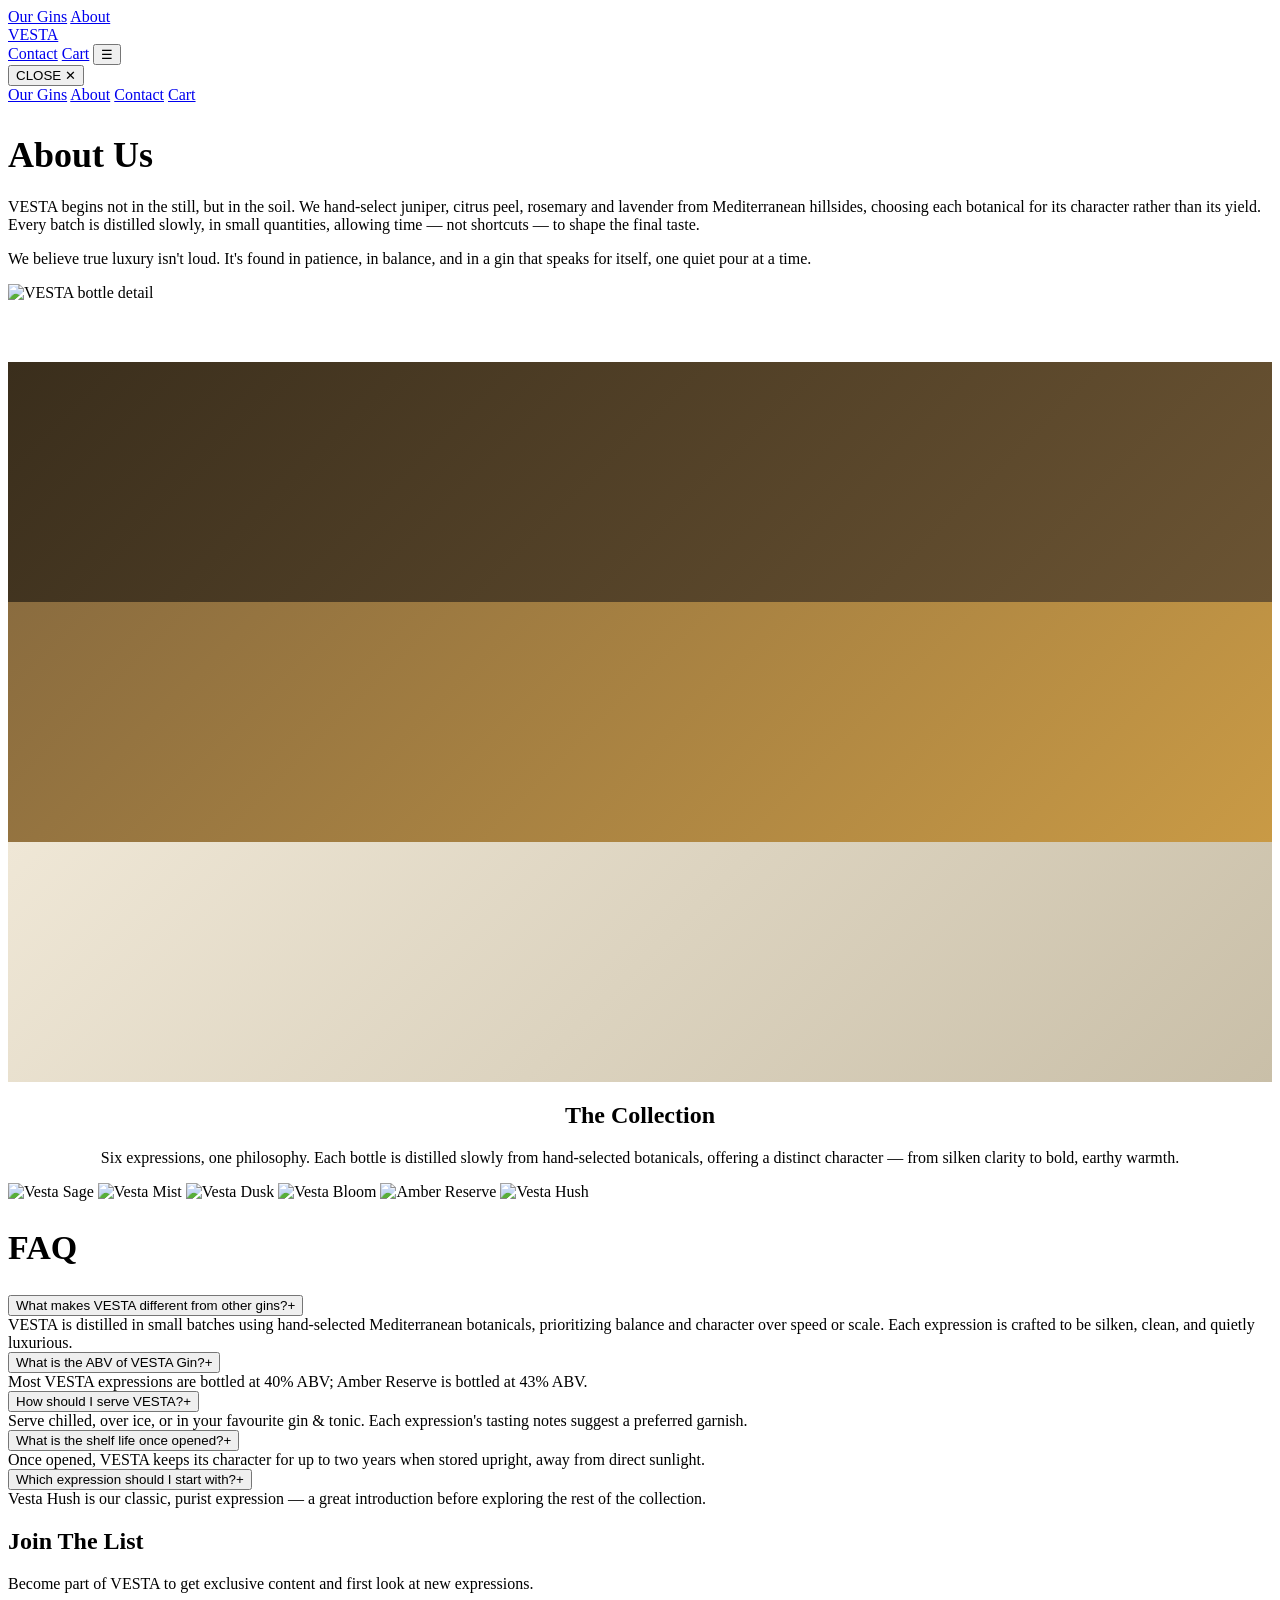
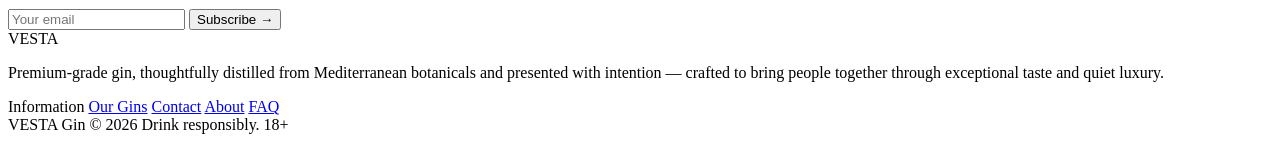
==== about.html @ 7439eacf "Add files via upload" ====
<!DOCTYPE html>
<html lang="en">
<head>
<meta charset="UTF-8">
<meta name="viewport" content="width=device-width, initial-scale=1.0">
<title>About Us — VESTA</title>
<link rel="preconnect" href="https://fonts.googleapis.com">
<link href="https://fonts.googleapis.com/css2?family=Playfair+Display:ital,wght@0,400;0,500;0,600;1,500&family=Jost:wght@300;400;500&display=swap" rel="stylesheet">
<link rel="stylesheet" href="css/styles.css">
</head>
<body>

<header class="site-header">
  <div class="nav-side">
    <a class="nav-link" href="our-gins.html">Our Gins</a>
    <a class="nav-link" href="about.html">About</a>
  </div>
  <a href="index.html" class="wordmark">VESTA</a>
  <div class="nav-side right">
    <a class="nav-link" href="contact.html">Contact</a>
    <a class="nav-link cart-link" href="cart.html">Cart</a>
    <button class="hamburger icon-btn" aria-label="Menu">☰</button>
  </div>
</header>

<div class="mobile-menu">
  <button class="close-btn">CLOSE ✕</button>
  <nav>
    <a href="our-gins.html">Our Gins</a>
    <a href="about.html">About</a>
    <a href="contact.html">Contact</a>
    <a href="cart.html">Cart</a>
  </nav>
</div>

<div class="about-hero" style="background-image: radial-gradient(circle at 75% 30%, rgba(255,210,160,.3), transparent 60%), linear-gradient(110deg,#241a10,#4a3320 55%,#241a10);"></div>

<section>
  <div class="container">
    <div class="about-intro reveal">
      <div>
        <h1 style="font-size:36px;margin-bottom:22px;">About Us</h1>
        <p>VESTA begins not in the still, but in the soil. We hand-select juniper, citrus peel, rosemary and lavender from Mediterranean hillsides, choosing each botanical for its character rather than its yield. Every batch is distilled slowly, in small quantities, allowing time — not shortcuts — to shape the final taste.</p>
        <p>We believe true luxury isn't loud. It's found in patience, in balance, and in a gin that speaks for itself, one quiet pour at a time.</p>
      </div>
      <img src="images/bottle-hush.svg" alt="VESTA bottle detail" style="max-width:260px;justify-self:center;">
    </div>

    <div style="height:60px"></div>

    <div class="trio-row reveal">
      <div style="min-height:240px;background-image:linear-gradient(135deg,#3a2e1c,#6b5433);"></div>
      <div style="min-height:240px;background-image:linear-gradient(135deg,#8a6c3f,#c99a45);"></div>
      <div style="min-height:240px;background-image:linear-gradient(135deg,#efe7d6,#c9bfa8);"></div>
    </div>
  </div>
</section>

<section>
  <div class="container">
    <div class="collection-strip reveal" style="justify-content:center;flex-wrap:wrap;text-align:center;flex-direction:column;">
      <h2 class="section-title">The Collection</h2>
      <p class="section-lede">Six expressions, one philosophy. Each bottle is distilled slowly from hand-selected botanicals, offering a distinct character — from silken clarity to bold, earthy warmth.</p>
    </div>
    <div class="bottle-grid reveal">
      <img src="images/bottle-sage.svg" alt="Vesta Sage">
      <img src="images/bottle-mist.svg" alt="Vesta Mist">
      <img src="images/bottle-dusk.svg" alt="Vesta Dusk">
      <img src="images/bottle-bloom.svg" alt="Vesta Bloom">
      <img src="images/bottle-amber-reserve.svg" alt="Amber Reserve">
      <img src="images/bottle-hush.svg" alt="Vesta Hush">
    </div>
  </div>
</section>

<section id="faq">
  <div class="container">
    <div class="faq-wrap">
      <h2 style="font-size:34px;">FAQ</h2>
      <div>
        <div class="faq-item open">
          <button class="faq-q"><span>What makes VESTA different from other gins?</span><span class="sign">+</span></button>
          <div class="faq-a">VESTA is distilled in small batches using hand-selected Mediterranean botanicals, prioritizing balance and character over speed or scale. Each expression is crafted to be silken, clean, and quietly luxurious.</div>
        </div>
        <div class="faq-item">
          <button class="faq-q"><span>What is the ABV of VESTA Gin?</span><span class="sign">+</span></button>
          <div class="faq-a">Most VESTA expressions are bottled at 40% ABV; Amber Reserve is bottled at 43% ABV.</div>
        </div>
        <div class="faq-item">
          <button class="faq-q"><span>How should I serve VESTA?</span><span class="sign">+</span></button>
          <div class="faq-a">Serve chilled, over ice, or in your favourite gin & tonic. Each expression's tasting notes suggest a preferred garnish.</div>
        </div>
        <div class="faq-item">
          <button class="faq-q"><span>What is the shelf life once opened?</span><span class="sign">+</span></button>
          <div class="faq-a">Once opened, VESTA keeps its character for up to two years when stored upright, away from direct sunlight.</div>
        </div>
        <div class="faq-item">
          <button class="faq-q"><span>Which expression should I start with?</span><span class="sign">+</span></button>
          <div class="faq-a">Vesta Hush is our classic, purist expression — a great introduction before exploring the rest of the collection.</div>
        </div>
      </div>
    </div>
  </div>
</section>

<div class="newsletter">
  <div class="container">
    <h2>Join The List</h2>
    <p>Become part of VESTA to get exclusive content and first look at new expressions.</p>
    <form class="newsletter-form">
      <input type="email" placeholder="Your email" required>
      <button type="submit">Subscribe →</button>
    </form>
  </div>
</div>

<footer class="site-footer">
  <div class="container">
    <div class="footer-grid">
      <div class="footer-brand">
        <div class="wordmark">VESTA</div>
        <p>Premium-grade gin, thoughtfully distilled from Mediterranean botanicals and presented with intention — crafted to bring people together through exceptional taste and quiet luxury.</p>
      </div>
      <div class="footer-cols">
        <div>
          <span class="label">Information</span>
          <a href="our-gins.html">Our Gins</a>
          <a href="contact.html">Contact</a>
          <a href="about.html">About</a>
          <a href="about.html#faq">FAQ</a>
        </div>
      </div>
    </div>
    <div class="footer-bottom">
      <span>VESTA Gin © 2026</span>
      <span>Drink responsibly. 18+</span>
    </div>
  </div>
</footer>

<script src="js/script.js"></script>
</body>
</html>
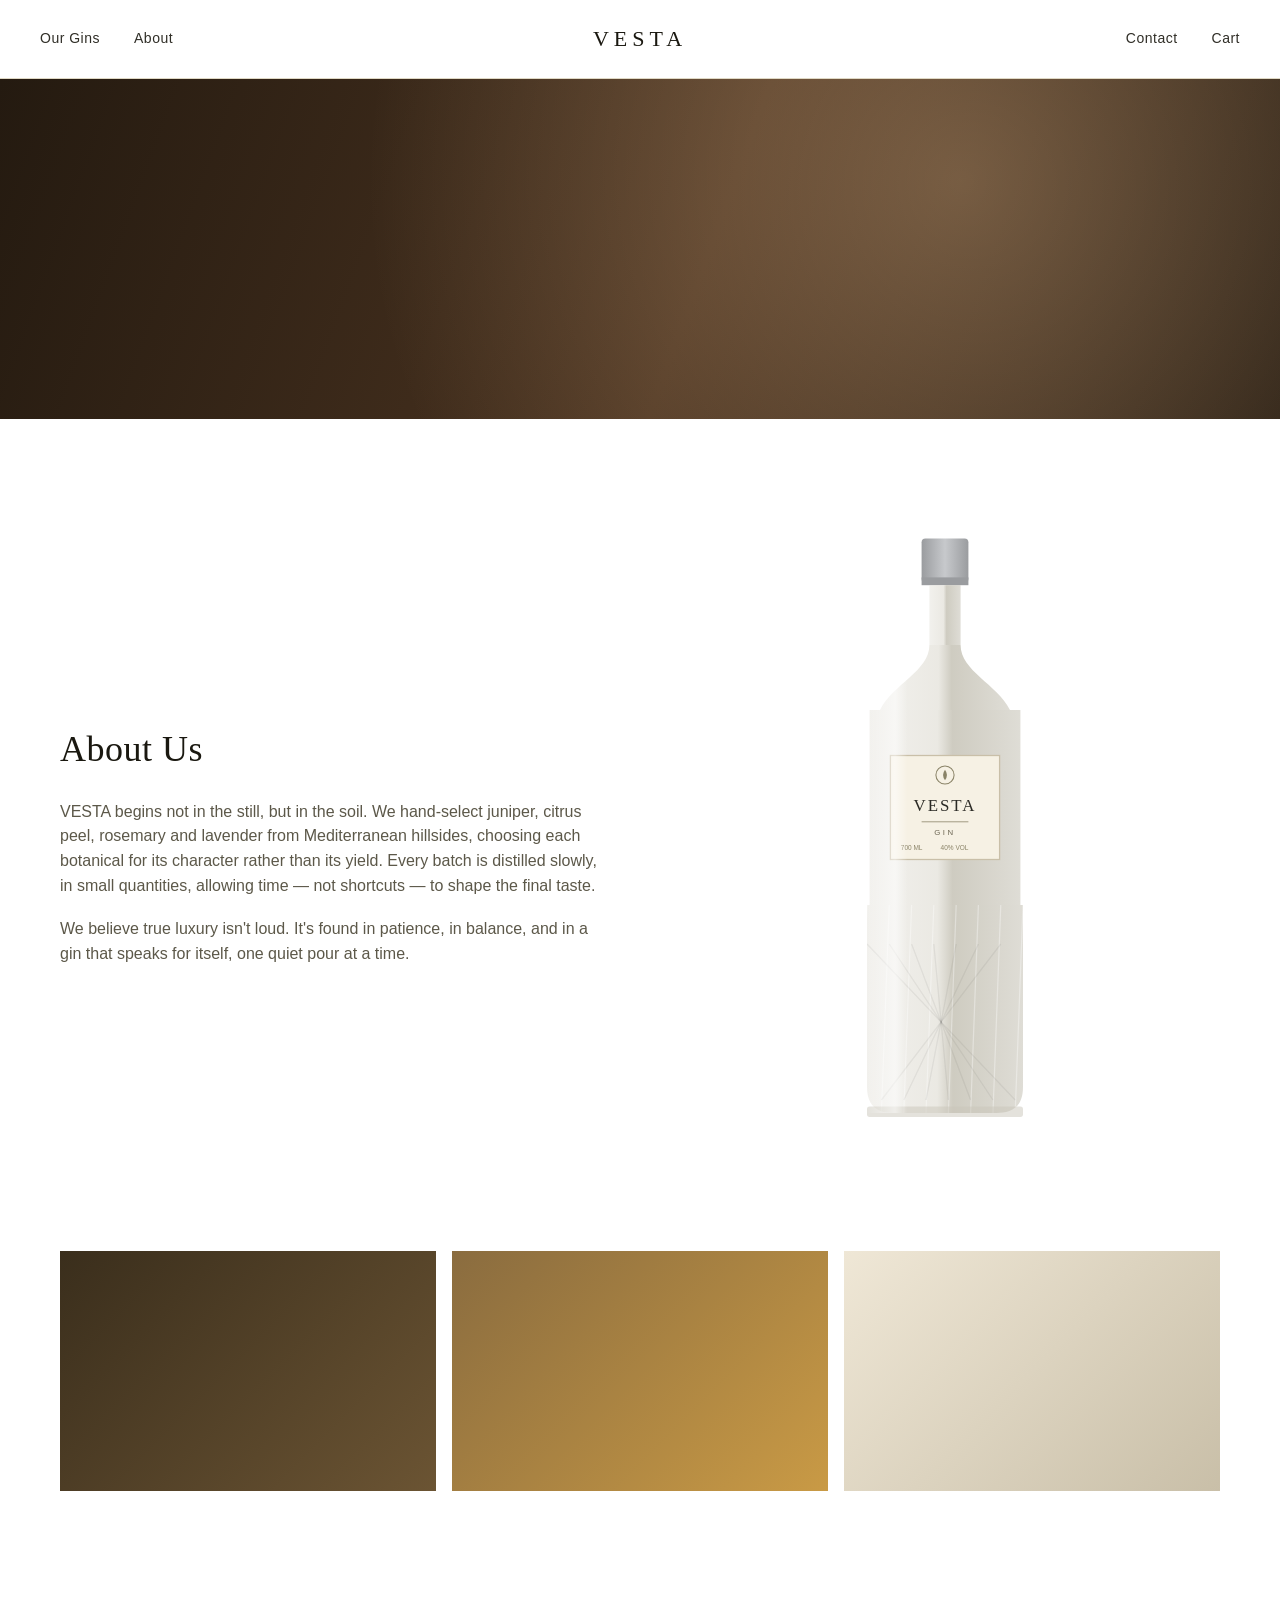
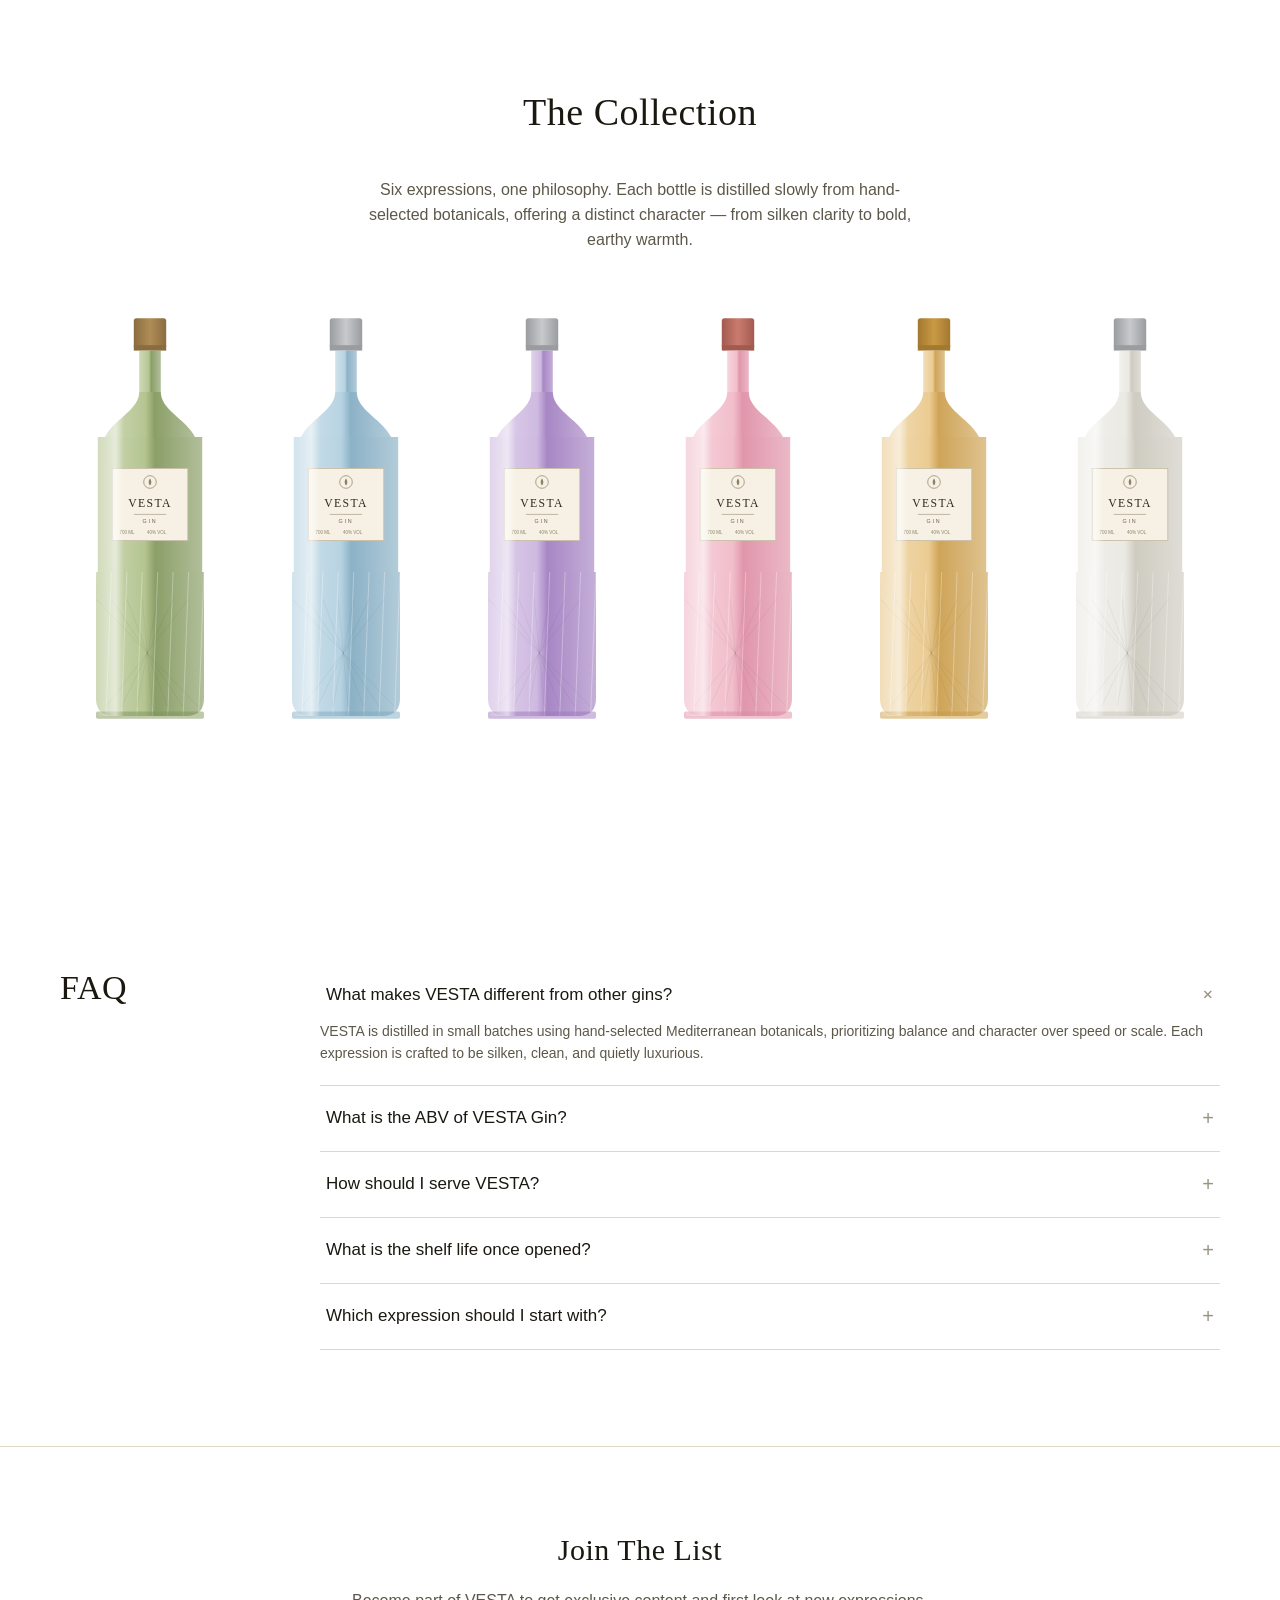
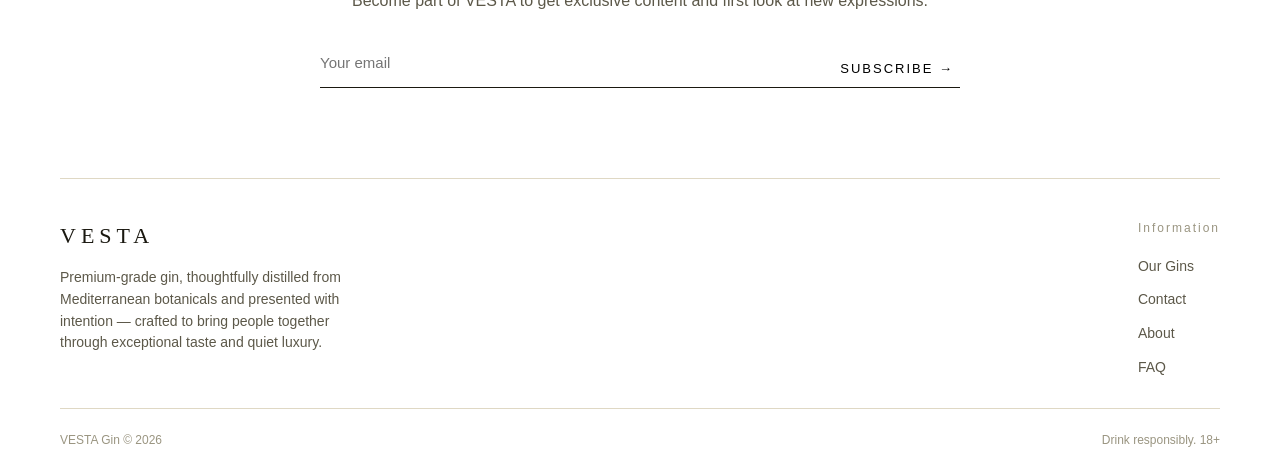
==== commit 7608c24b: "Update about.html" ====
--- a/about.html
+++ b/about.html
@@ -6,7 +6,7 @@
 <title>About Us — VESTA</title>
 <link rel="preconnect" href="https://fonts.googleapis.com">
 <link href="https://fonts.googleapis.com/css2?family=Playfair+Display:ital,wght@0,400;0,500;0,600;1,500&family=Jost:wght@300;400;500&display=swap" rel="stylesheet">
-<link rel="stylesheet" href="css/styles.css">
+<link rel="stylesheet" href="styles.css">
 </head>
 <body>
 
@@ -43,7 +43,7 @@
         <p>VESTA begins not in the still, but in the soil. We hand-select juniper, citrus peel, rosemary and lavender from Mediterranean hillsides, choosing each botanical for its character rather than its yield. Every batch is distilled slowly, in small quantities, allowing time — not shortcuts — to shape the final taste.</p>
         <p>We believe true luxury isn't loud. It's found in patience, in balance, and in a gin that speaks for itself, one quiet pour at a time.</p>
       </div>
-      <img src="images/bottle-hush.svg" alt="VESTA bottle detail" style="max-width:260px;justify-self:center;">
+      <img src="bottle-hush.svg" alt="VESTA bottle detail" style="max-width:260px;justify-self:center;">
     </div>
 
     <div style="height:60px"></div>
@@ -63,12 +63,12 @@
       <p class="section-lede">Six expressions, one philosophy. Each bottle is distilled slowly from hand-selected botanicals, offering a distinct character — from silken clarity to bold, earthy warmth.</p>
     </div>
     <div class="bottle-grid reveal">
-      <img src="images/bottle-sage.svg" alt="Vesta Sage">
-      <img src="images/bottle-mist.svg" alt="Vesta Mist">
-      <img src="images/bottle-dusk.svg" alt="Vesta Dusk">
-      <img src="images/bottle-bloom.svg" alt="Vesta Bloom">
-      <img src="images/bottle-amber-reserve.svg" alt="Amber Reserve">
-      <img src="images/bottle-hush.svg" alt="Vesta Hush">
+      <img src="bottle-sage.svg" alt="Vesta Sage">
+      <img src="bottle-mist.svg" alt="Vesta Mist">
+      <img src="bottle-dusk.svg" alt="Vesta Dusk">
+      <img src="bottle-bloom.svg" alt="Vesta Bloom">
+      <img src="bottle-amber-reserve.svg" alt="Amber Reserve">
+      <img src="bottle-hush.svg" alt="Vesta Hush">
     </div>
   </div>
 </section>
@@ -138,6 +138,6 @@
   </div>
 </footer>
 
-<script src="js/script.js"></script>
+<script src="script.js"></script>
 </body>
 </html>
--- a/styles.css
+++ b/styles.css
@@ -0,0 +1,326 @@
+/* ============ VESTA — shared styles ============ */
+:root{
+  --cream:#F7F3E9;
+  --paper:#FFFFFF;
+  --stone:#EDE6D4;
+  --ink:#1A1810;
+  --ink-soft:#5C5849;
+  --ink-faint:#9A9581;
+  --line:#DFD8C4;
+  --gold:#AE8A54;
+  --gold-dark:#8A6C3F;
+  --sage:#93A66A;
+  --mist:#7FA9C0;
+  --dusk:#9E79BE;
+  --amber:#C99A45;
+  --bloom:#C97C6E;
+  --shadow: 0 20px 50px rgba(26,24,16,0.10);
+  --ease: cubic-bezier(.22,.61,.36,1);
+}
+
+*,*::before,*::after{ box-sizing:border-box; }
+html{ scroll-behavior:smooth; }
+body{
+  margin:0;
+  background:var(--paper);
+  color:var(--ink);
+  font-family:'Jost','Helvetica Neue',Arial,sans-serif;
+  font-size:16px;
+  line-height:1.55;
+  -webkit-font-smoothing:antialiased;
+}
+img,svg{ max-width:100%; display:block; }
+a{ color:inherit; text-decoration:none; }
+button{ font-family:inherit; cursor:pointer; }
+input,textarea{ font-family:inherit; }
+h1,h2,h3,h4{
+  font-family:'Playfair Display',Georgia,serif;
+  font-weight:500;
+  margin:0;
+  letter-spacing:.5px;
+  color:var(--ink);
+}
+.container{ max-width:1240px; margin:0 auto; padding:0 40px; }
+@media (max-width:900px){ .container{ padding:0 22px; } }
+
+.eyebrow{
+  font-size:12px; letter-spacing:3px; text-transform:uppercase;
+  color:var(--ink-faint); display:block; margin-bottom:10px;
+}
+
+/* ---------- Buttons ---------- */
+.btn{
+  display:inline-flex; align-items:center; justify-content:center;
+  gap:8px; padding:16px 34px; border:1px solid var(--ink);
+  background:transparent; color:var(--ink);
+  font-size:13px; letter-spacing:2px; text-transform:uppercase;
+  transition:background .3s var(--ease), color .3s var(--ease), border-color .3s var(--ease);
+}
+.btn:hover{ background:var(--ink); color:var(--paper); }
+.btn-solid{ background:var(--ink); color:var(--paper); border-color:var(--ink); }
+.btn-solid:hover{ background:transparent; color:var(--ink); }
+.btn-block{ width:100%; }
+.btn-ghost-light{ border-color:rgba(255,255,255,.7); color:#fff; }
+.btn-ghost-light:hover{ background:#fff; color:var(--ink); }
+
+/* ---------- Header ---------- */
+.site-header{
+  position:sticky; top:0; z-index:100;
+  display:flex; align-items:center; justify-content:space-between;
+  padding:22px 40px;
+  background:rgba(255,255,255,.86);
+  backdrop-filter:blur(10px);
+  border-bottom:1px solid var(--line);
+}
+.site-header.on-image{
+  position:absolute; left:0; right:0; top:0;
+  background:linear-gradient(to bottom, rgba(0,0,0,.35), rgba(0,0,0,0));
+  border-bottom:none;
+}
+.site-header.on-image .nav-link, .site-header.on-image .wordmark, .site-header.on-image .icon-btn{ color:#fff; }
+.nav-side{ display:flex; align-items:center; gap:34px; flex:1; }
+.nav-side.right{ justify-content:flex-end; }
+.nav-link{ font-size:14px; letter-spacing:.5px; color:var(--ink); opacity:.9; transition:opacity .2s; }
+.nav-link:hover{ opacity:.55; }
+.wordmark{
+  font-family:'Playfair Display',Georgia,serif; font-size:22px;
+  letter-spacing:5px; text-align:center; color:var(--ink);
+}
+.icon-btn{ background:none; border:0; color:var(--ink); padding:4px; }
+.hamburger{ display:none; }
+.mobile-menu{
+  display:none; position:fixed; inset:0; z-index:200; background:var(--cream);
+  padding:26px; flex-direction:column;
+}
+.mobile-menu.open{ display:flex; }
+.mobile-menu .close-btn{ align-self:flex-end; background:none; border:0; font-size:15px; letter-spacing:2px; }
+.mobile-menu nav{ margin-top:60px; display:flex; flex-direction:column; gap:26px; }
+.mobile-menu nav a{ font-family:'Playfair Display',serif; font-size:26px; }
+
+@media (max-width:900px){
+  .site-header{ padding:18px 20px; }
+  .nav-side{ display:none; }
+  .nav-side.right{ display:flex; flex:0; }
+  .nav-side.right .nav-link{ display:none; }
+  .nav-side.right .cart-link{ display:inline; }
+  .hamburger{ display:inline-flex; }
+  .wordmark{ font-size:18px; letter-spacing:3px; }
+}
+
+/* ---------- Hero ---------- */
+.hero{
+  position:relative; min-height:640px; display:flex; align-items:flex-end;
+  background-size:cover; background-position:center;
+  color:#fff; overflow:hidden;
+}
+.hero::after{
+  content:''; position:absolute; inset:0;
+  background:linear-gradient(to top, rgba(10,8,4,.55) 0%, rgba(10,8,4,.05) 55%);
+  pointer-events:none;
+}
+.hero-inner{ position:relative; z-index:2; padding:70px 40px; max-width:640px; }
+.hero-inner h1{ font-size:44px; line-height:1.15; color:#fff; margin-bottom:16px; }
+.hero-inner p{ color:rgba(255,255,255,.85); margin-bottom:26px; font-size:16px; }
+@media (max-width:900px){
+  .hero{ min-height:560px; }
+  .hero-inner{ padding:40px 22px; }
+  .hero-inner h1{ font-size:30px; }
+}
+
+/* ---------- Sections ---------- */
+section{ padding:96px 0; }
+.section-tight{ padding:60px 0; }
+.section-title{ text-align:center; font-size:38px; margin-bottom:8px; }
+.section-lede{ text-align:center; color:var(--ink-soft); max-width:560px; margin:0 auto 50px; }
+@media (max-width:900px){
+  section{ padding:56px 0; }
+  .section-title{ font-size:28px; }
+}
+
+/* ---------- Shop Vesta rows (home) ---------- */
+.shop-row{
+  display:grid; grid-template-columns:1fr 1.1fr 1fr; align-items:stretch;
+  border:1px solid var(--line); margin-bottom:26px; min-height:340px;
+}
+.shop-row .bottle-cell{ background:var(--stone); display:flex; align-items:center; justify-content:center; padding:30px; }
+.shop-row .bottle-cell img{ width:140px; }
+.shop-row .info-cell{ display:flex; flex-direction:column; align-items:center; justify-content:center; text-align:center; padding:30px; border-left:1px solid var(--line); border-right:1px solid var(--line); gap:12px; }
+.shop-row .info-cell h3{ font-size:24px; }
+.shop-row .info-cell .price{ color:var(--ink-soft); font-size:14px; }
+.shop-row .info-cell .tag{ font-size:12px; color:var(--ink-faint); letter-spacing:1px; margin-top:10px; }
+.shop-row .photo-cell{ background-size:cover; background-position:center; min-height:220px; }
+@media (max-width:900px){
+  .shop-row{ grid-template-columns:1fr; min-height:auto; }
+  .shop-row .info-cell{ border-left:0; border-right:0; border-top:1px solid var(--line); border-bottom:1px solid var(--line); flex-direction:row; justify-content:space-between; text-align:left; padding:18px 20px; }
+  .shop-row .info-cell h3{ font-size:17px; }
+}
+
+.slow-band{ display:flex; align-items:center; justify-content:space-between; gap:40px; padding:70px 0; border-top:1px solid var(--line); }
+.slow-band .script{ font-family:'Playfair Display',serif; font-style:italic; }
+.slow-band h2{ font-size:44px; }
+.slow-band p{ max-width:340px; color:var(--ink-soft); }
+@media (max-width:900px){
+  .slow-band{ flex-direction:column; align-items:flex-start; text-align:left; padding:50px 0; gap:20px;}
+  .slow-band h2{ font-size:30px; }
+}
+
+.photo-band{ background-size:cover; background-position:center; min-height:400px; }
+
+/* ---------- Product grid (Our Gins) ---------- */
+.gins-banner{ height:280px; background-size:cover; background-position:center; }
+.gins-head{ display:flex; align-items:baseline; justify-content:space-between; border-bottom:1px solid var(--line); padding-bottom:18px; margin-bottom:40px; }
+.gins-count{ color:var(--ink-faint); font-size:13px; letter-spacing:1px; }
+.product-grid{ display:grid; grid-template-columns:repeat(3,1fr); gap:34px 30px; }
+@media (max-width:900px){ .product-grid{ grid-template-columns:1fr; gap:40px; } }
+.product-card{ display:block; }
+.product-card .thumb{ background:var(--stone); padding:26px; margin-bottom:16px; }
+.product-card .thumb img{ width:100%; max-width:220px; margin:0 auto; }
+.product-card .meta{ display:flex; justify-content:space-between; font-size:14px; letter-spacing:.5px; }
+.product-card .meta .name{ font-family:'Playfair Display',serif; font-size:15px; }
+.product-card .meta .price{ color:var(--ink-soft); }
+
+/* ---------- Product detail ---------- */
+.product-detail{ display:grid; grid-template-columns:1fr 1fr; gap:70px; align-items:flex-start; }
+.product-media img{ width:100%; background:var(--stone); }
+.product-media .thumb-main{ background:var(--stone); padding:40px; margin-bottom:14px; }
+.product-media .thumb-main img{ max-width:280px; margin:0 auto; background:none; }
+.product-info{ position:sticky; top:120px; text-align:left; }
+.product-info h1{ font-size:30px; margin-bottom:18px; }
+.product-info .desc{ color:var(--ink-soft); max-width:420px; max-height:66px; overflow:hidden; transition:max-height .3s var(--ease); }
+.product-info .desc.expanded{ max-height:400px; }
+.product-info .price{ font-size:20px; margin:22px 0; }
+.size-row{ display:flex; gap:10px; margin-bottom:22px; flex-wrap:wrap; }
+.size-opt{ border:1px solid var(--line); padding:12px 18px; font-size:13px; letter-spacing:1px; background:none; color:var(--ink); }
+.size-opt.active{ background:var(--ink); color:#fff; border-color:var(--ink); }
+.qty-add{ display:flex; gap:14px; }
+.qty-stepper{ display:flex; align-items:center; border:1px solid var(--line); }
+.qty-stepper button{ background:none; border:0; width:44px; height:52px; font-size:16px; }
+.qty-stepper input{ width:40px; text-align:center; border:0; font-size:15px; background:none; }
+.qty-add .btn{ flex:1; }
+.extra-media{ margin-top:60px; display:grid; gap:20px; }
+.extra-media img{ width:100%; }
+
+/* ---------- Collection strip ---------- */
+.collection-strip{ display:flex; align-items:center; gap:28px; }
+.collection-strip img{ height:190px; width:auto; }
+.collection-text h3{ font-size:36px; }
+
+.bottle-grid{ display:grid; grid-template-columns:repeat(6,1fr); gap:16px; align-items:end; }
+.bottle-grid img{ width:100%; }
+@media (max-width:900px){ .bottle-grid{ grid-template-columns:repeat(2,1fr); gap:24px; } }
+
+/* ---------- FAQ ---------- */
+.faq-wrap{ display:grid; grid-template-columns:220px 1fr; gap:40px; }
+@media (max-width:900px){ .faq-wrap{ grid-template-columns:1fr; } }
+.faq-item{ border-bottom:1px solid var(--line); padding:20px 0; }
+.faq-q{ display:flex; justify-content:space-between; align-items:center; width:100%; background:none; border:0; text-align:left; font-size:17px; font-family:'Jost',sans-serif; color:var(--ink); }
+.faq-q .sign{ font-size:20px; color:var(--ink-faint); transition:transform .25s; }
+.faq-item.open .sign{ transform:rotate(45deg); }
+.faq-a{ max-height:0; overflow:hidden; transition:max-height .3s var(--ease); color:var(--ink-soft); font-size:14px; }
+.faq-item.open .faq-a{ max-height:200px; margin-top:14px; }
+
+/* ---------- Newsletter / Footer ---------- */
+.newsletter{ background:var(--paper); border-top:1px solid var(--line); text-align:center; padding:80px 0 40px; }
+.newsletter h2{ font-size:30px; margin-bottom:10px; }
+.newsletter p{ color:var(--ink-soft); margin-bottom:34px; }
+.newsletter-form{ max-width:640px; margin:0 auto; display:flex; align-items:flex-end; border-bottom:1px solid var(--ink); padding-bottom:10px; }
+.newsletter-form input{ flex:1; border:0; background:none; font-size:15px; padding:6px 0; outline:none; }
+.newsletter-form button{ background:none; border:0; font-size:13px; letter-spacing:2px; text-transform:uppercase; white-space:nowrap; }
+
+.site-footer{ padding-top:50px; }
+.footer-grid{ display:flex; justify-content:space-between; gap:40px; border-top:1px solid var(--line); padding-top:40px; padding-bottom:30px; }
+.footer-brand .wordmark{ text-align:left; margin-bottom:14px; }
+.footer-brand p{ max-width:300px; color:var(--ink-soft); font-size:14px; }
+.footer-cols{ display:flex; gap:70px; }
+.footer-cols div{ display:flex; flex-direction:column; gap:12px; }
+.footer-cols .label{ font-size:12px; letter-spacing:2px; color:var(--ink-faint); margin-bottom:6px; }
+.footer-cols a{ font-size:14px; color:var(--ink-soft); }
+.footer-bottom{ border-top:1px solid var(--line); padding:22px 0; display:flex; justify-content:space-between; font-size:12px; color:var(--ink-faint); }
+@media (max-width:900px){
+  .footer-grid{ flex-direction:column; }
+  .footer-cols{ gap:40px; }
+  .footer-bottom{ flex-direction:column; gap:8px; text-align:center; }
+}
+
+/* ---------- About ---------- */
+.about-hero{ height:340px; background-size:cover; background-position:center; }
+.about-intro{ display:grid; grid-template-columns:1fr 1fr; gap:60px; align-items:center; }
+.about-intro p{ color:var(--ink-soft); margin-bottom:18px; }
+.about-intro img{ width:100%; }
+.trio-row{ display:grid; grid-template-columns:repeat(3,1fr); gap:16px; }
+@media (max-width:900px){
+  .about-intro{ grid-template-columns:1fr; gap:26px; }
+  .trio-row{ grid-template-columns:1fr; }
+}
+
+/* ---------- Contact ---------- */
+.contact-hero{ position:relative; min-height:520px; background-size:cover; background-position:center; display:flex; align-items:center; color:#fff; }
+.contact-hero-inner{ position:relative; z-index:2; padding:0 40px; }
+.contact-hero-inner h1{ font-size:46px; color:#fff; margin-bottom:18px; }
+.contact-hero-inner p{ color:rgba(255,255,255,.85); font-size:17px; }
+@media (max-width:900px){ .contact-hero-inner h1{ font-size:32px; } }
+
+.contact-grid{ display:grid; grid-template-columns:1fr 1fr; gap:0; border:1px solid var(--line); }
+.contact-details{ padding:60px; }
+.contact-details p{ margin:0 0 18px; color:var(--ink-soft); }
+.contact-map{ background-size:cover; background-position:center; min-height:320px; }
+@media (max-width:900px){
+  .contact-grid{ grid-template-columns:1fr; }
+  .contact-details{ padding:34px 22px; }
+}
+
+.visit-grid{ display:grid; grid-template-columns:1fr 1fr; gap:60px; align-items:center; }
+.visit-grid ul{ list-style:none; padding:0; margin:0; }
+.visit-grid li{ padding:10px 0; border-bottom:1px solid var(--line); color:var(--ink-soft); }
+.visit-grid img{ width:100%; }
+@media (max-width:900px){ .visit-grid{ grid-template-columns:1fr; gap:26px; } }
+
+/* ---------- Cart ---------- */
+.cart-layout{ display:grid; grid-template-columns:1fr 340px; gap:70px; align-items:flex-start; }
+@media (max-width:900px){ .cart-layout{ grid-template-columns:1fr; gap:40px; } }
+.cart-item{ display:grid; grid-template-columns:160px 1fr auto; gap:26px; padding:30px 0; border-bottom:1px solid var(--line); }
+.cart-item img{ background:var(--stone); padding:14px; }
+.cart-item .name{ font-family:'Playfair Display',serif; font-size:19px; margin-bottom:6px; }
+.cart-item .size{ color:var(--ink-faint); font-size:13px; }
+.cart-item .price{ text-align:right; font-size:15px; }
+.cart-item .stepper-row{ grid-column:2/3; margin-top:20px; }
+@media (max-width:520px){
+  .cart-item{ grid-template-columns:90px 1fr; }
+  .cart-item .price{ grid-column:2/3; text-align:left; }
+}
+.order-notes textarea{ width:100%; border:1px solid var(--line); padding:16px; min-height:90px; resize:vertical; background:none; outline:none; }
+.summary-box{ border:1px solid var(--line); padding:34px; }
+.summary-box h2{ font-size:22px; margin-bottom:22px; }
+.summary-row{ display:flex; justify-content:space-between; font-size:14px; padding:10px 0; }
+.summary-row.muted{ color:var(--ink-faint); }
+.summary-box .btn{ margin-top:18px; }
+.continue-link{ display:block; text-align:center; margin-top:16px; font-size:13px; letter-spacing:1px; color:var(--ink-soft); }
+.empty-cart{ text-align:center; padding:100px 0; }
+.empty-cart h1{ font-size:30px; margin-bottom:10px; }
+.empty-cart p{ color:var(--ink-soft); margin-bottom:30px; }
+
+/* ---------- Checkout ---------- */
+.checkout-layout{ display:grid; grid-template-columns:1fr 420px; gap:0; }
+@media (max-width:980px){ .checkout-layout{ grid-template-columns:1fr; } }
+.checkout-form{ padding:70px 60px; }
+.checkout-summary{ background:var(--cream); padding:70px 50px; }
+.checkout-form h1{ font-size:26px; margin-bottom:34px; }
+.checkout-form h2{ font-size:19px; margin:36px 0 16px; }
+.field{ width:100%; border:1px solid var(--line); padding:16px 18px; margin-bottom:14px; background:none; outline:none; font-size:14px; }
+.field-row{ display:flex; gap:14px; }
+.field-row .field{ flex:1; }
+.summary-line-item{ display:flex; gap:16px; padding:16px 0; border-bottom:1px solid var(--line); }
+.summary-line-item img{ width:70px; background:var(--stone); padding:8px; }
+.summary-line-item .name{ font-family:'Playfair Display',serif; font-size:15px; }
+.summary-line-item .size{ color:var(--ink-faint); font-size:12px; }
+.summary-line-item .price{ margin-left:auto; font-size:14px; }
+@media (max-width:980px){
+  .checkout-form,.checkout-summary{ padding:40px 22px; }
+}
+.disclosure{ display:flex; justify-content:space-between; align-items:center; background:var(--stone); padding:16px 22px; font-size:14px; margin-bottom:26px; display:none; }
+@media (max-width:980px){ .disclosure{ display:flex; } .checkout-summary{ display:none; } }
+
+/* ---------- Utility ---------- */
+.hidden{ display:none !important; }
+.reveal{ opacity:0; transform:translateY(18px); transition:opacity .7s var(--ease), transform .7s var(--ease); }
+.reveal.in{ opacity:1; transform:none; }
